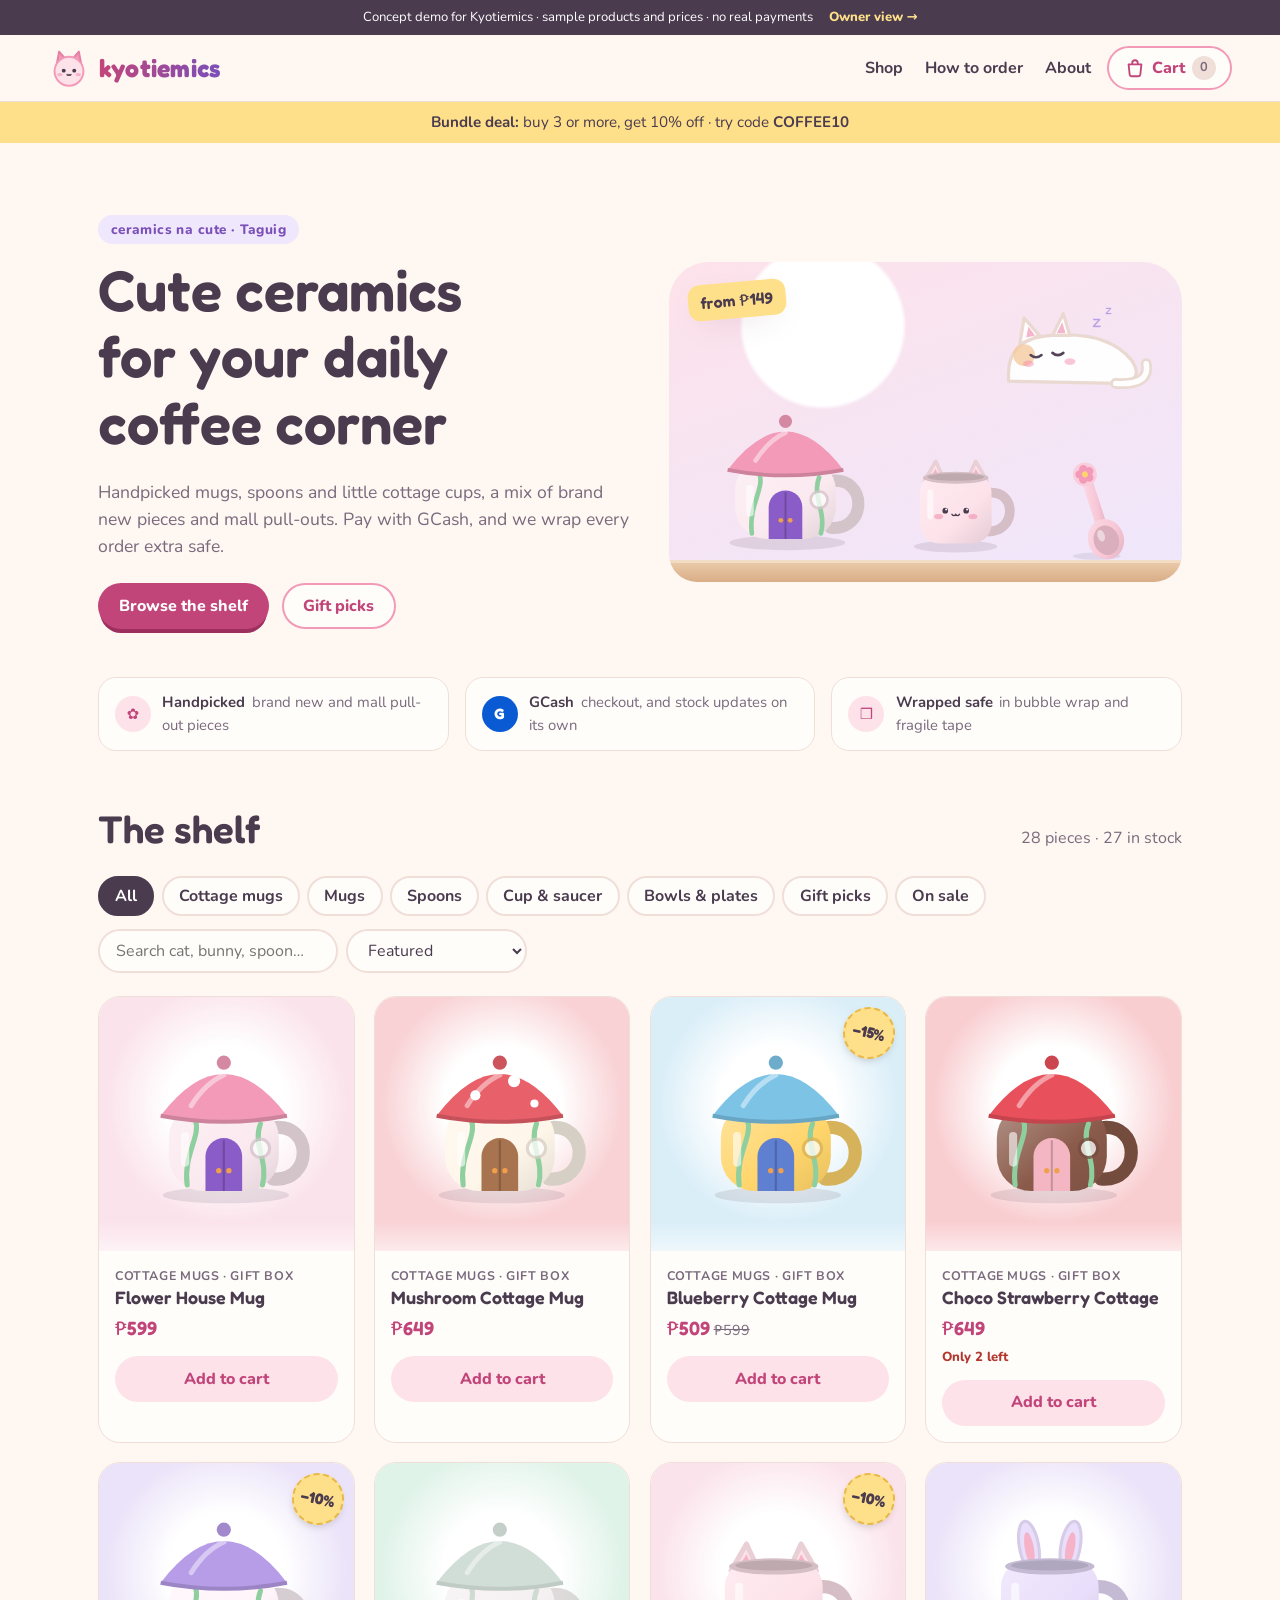
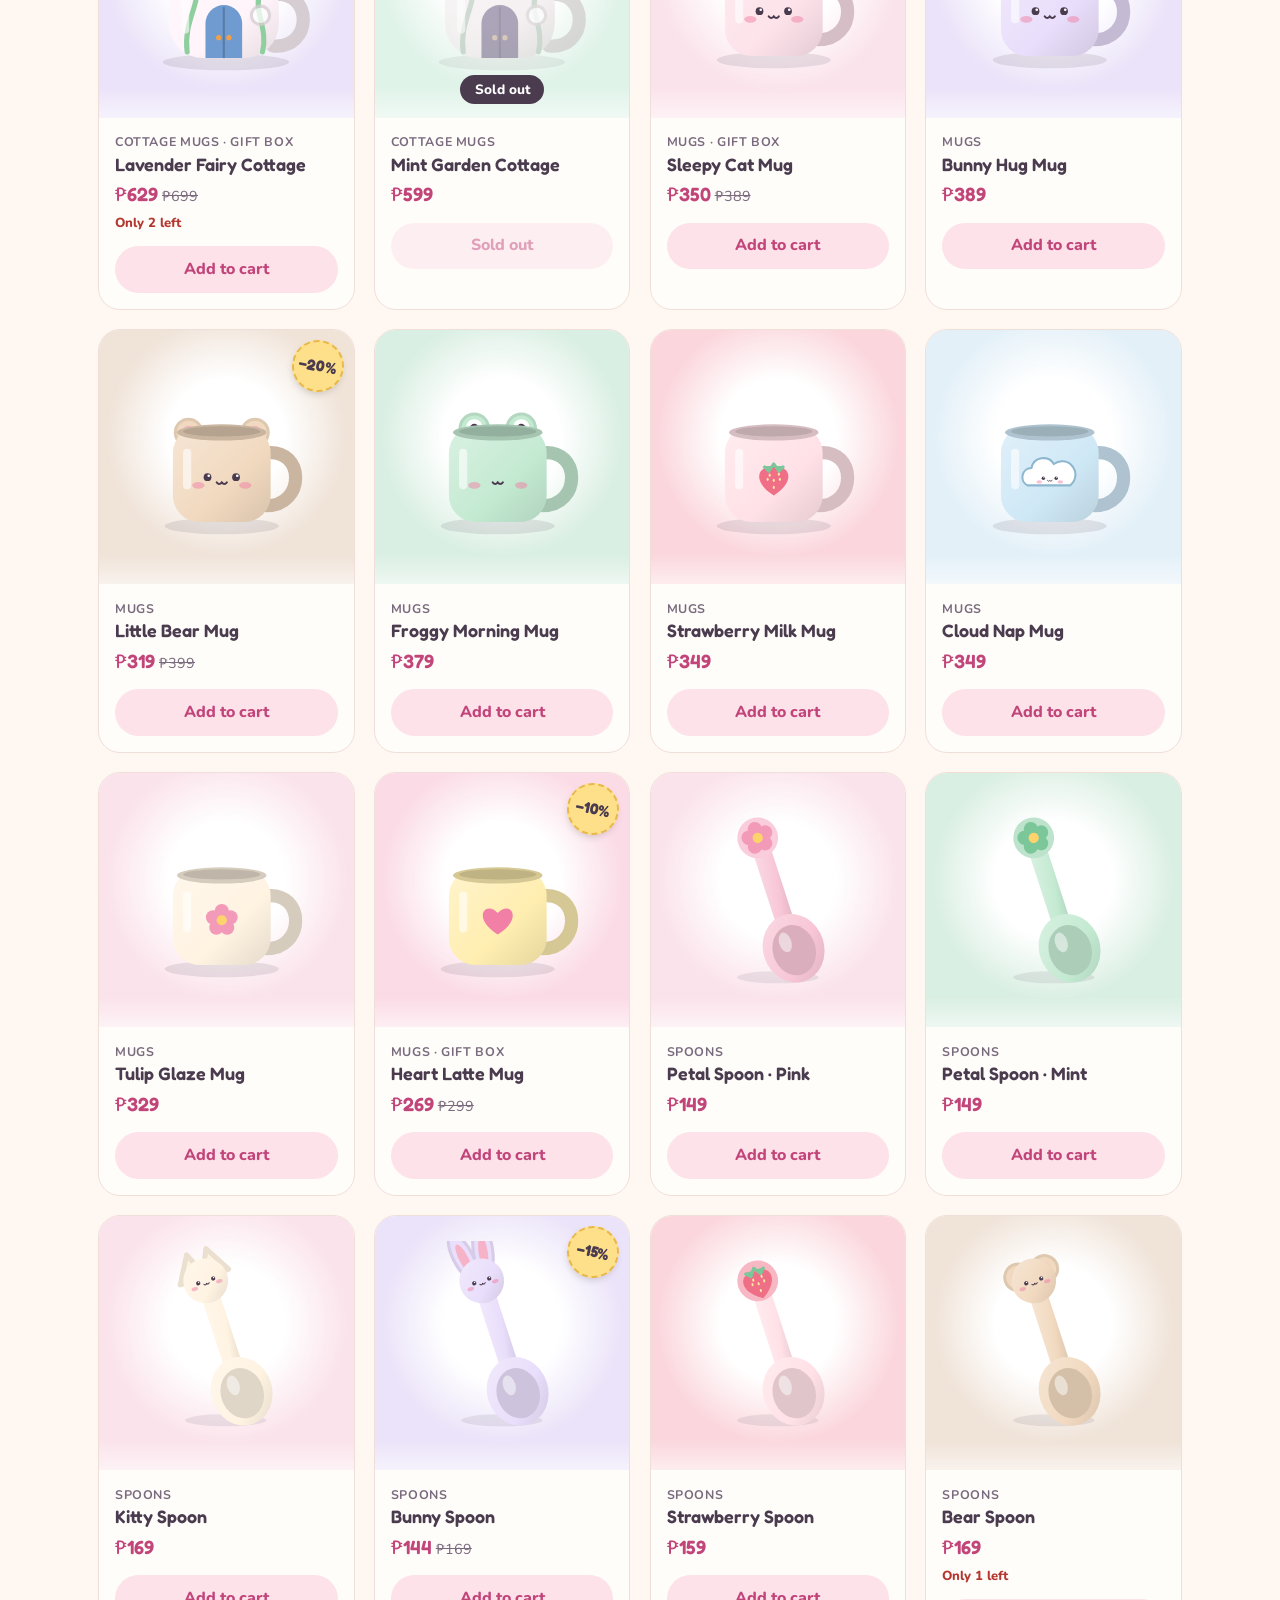
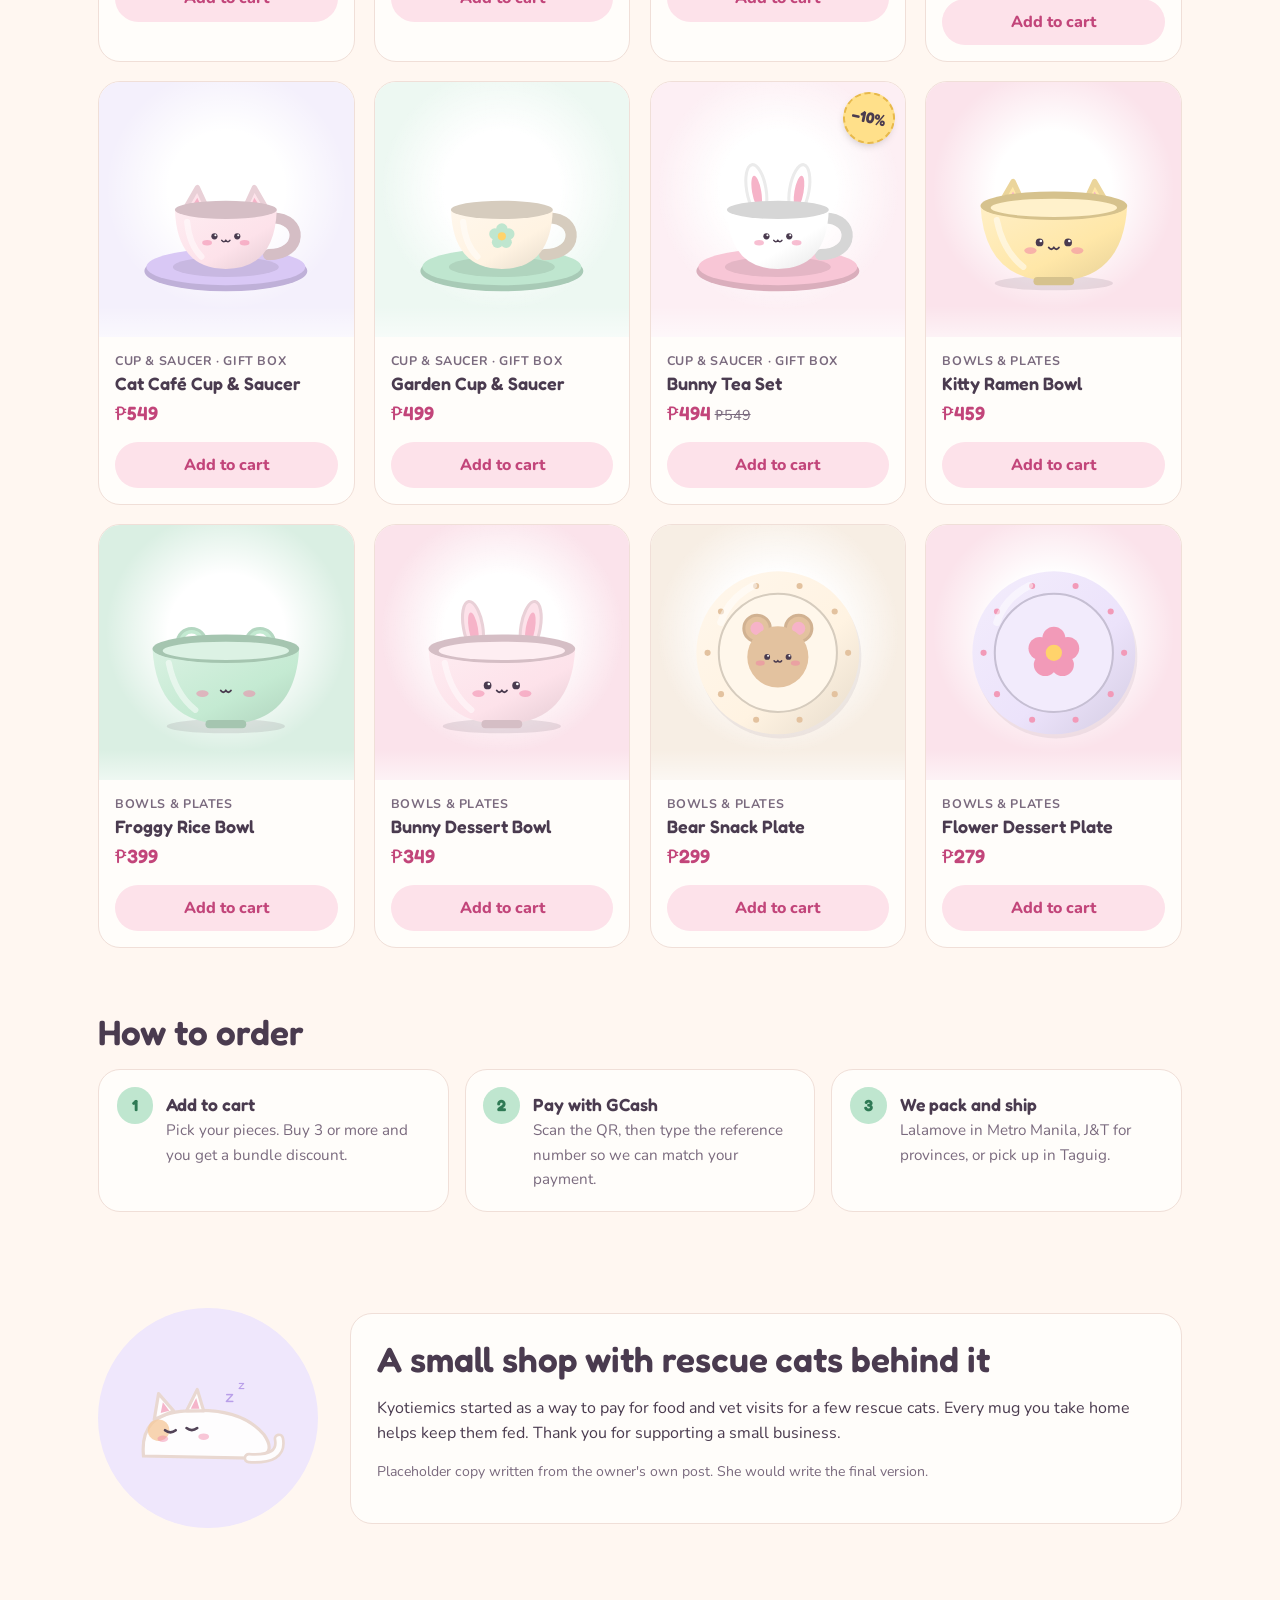
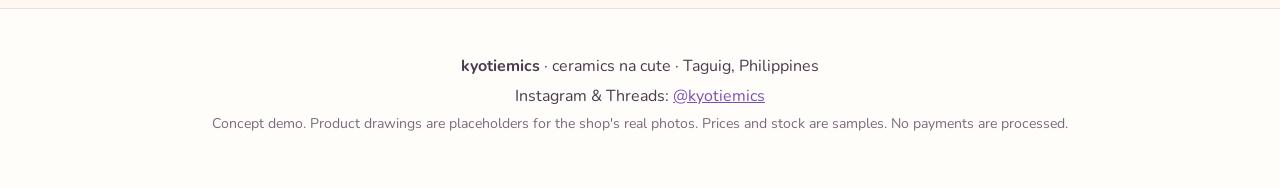
==== index.html @ 88622b1e "Kyotiemics concept demo: shop with cart, GCash checkout, owner view Co-Authored-By: Claude Opus 5.5 " ====
<!doctype html>
<html lang="en">
<head>
<meta charset="utf-8">
<meta name="viewport" content="width=device-width, initial-scale=1">
<title>Kyotiemics · cute ceramics (concept demo)</title>
<meta name="description" content="Concept demo shop for Kyotiemics: cute, chibi-style ceramic mugs, spoons and cottage cups from Taguig. Sample products, no real payments.">
<meta property="og:title" content="Kyotiemics · cute ceramics (concept demo)">
<meta property="og:description" content="Cute ceramics for your daily coffee corner. A concept shop with cart, GCash checkout and an owner view.">
<meta name="theme-color" content="#fff7f1">
<link rel="icon" href="data:image/svg+xml,%3Csvg xmlns='http://www.w3.org/2000/svg' viewBox='0 0 64 64'%3E%3Cpath d='M14 26 L18 8 L28 20Z M50 26 L46 8 L36 20Z' fill='%23f29ab8'/%3E%3Ccircle cx='32' cy='36' r='22' fill='%23f29ab8'/%3E%3Ccircle cx='24' cy='34' r='3' fill='%234a3b4f'/%3E%3Ccircle cx='40' cy='34' r='3' fill='%234a3b4f'/%3E%3C/svg%3E">
<link rel="preconnect" href="https://fonts.googleapis.com">
<link rel="preconnect" href="https://fonts.gstatic.com" crossorigin>
<link href="https://fonts.googleapis.com/css2?family=Fredoka:wght@500;600;700&family=Nunito:wght@400;600;700;800&display=swap" rel="stylesheet">
<link rel="stylesheet" href="styles.css">
</head>
<body class="shop">
<div class="demo-bar">
  <span>Concept demo for Kyotiemics · sample products and prices · no real payments</span>
  <a href="owner">Owner view →</a>
</div>

<header class="top">
  <a class="logo" href="#" aria-label="Kyotiemics home">
    <span class="logo-mark" aria-hidden="true"><svg viewBox="0 0 64 64"><path d="M13 28 L17 7 L29 21Z M51 28 L47 7 L35 21Z" fill="#f29ab8" stroke="#e57fa3" stroke-width="3" stroke-linejoin="round"/><circle cx="32" cy="37" r="22" fill="#fde2ea" stroke="#f29ab8" stroke-width="3"/><circle cx="24" cy="36" r="3" fill="#4a3b4f"/><circle cx="40" cy="36" r="3" fill="#4a3b4f"/><path d="M29 42 q1.5 2 3 0 q1.5 2 3 0" stroke="#4a3b4f" stroke-width="2" fill="none" stroke-linecap="round"/><ellipse cx="18" cy="42" rx="4" ry="2.4" fill="#f27fa5" opacity=".5"/><ellipse cx="46" cy="42" rx="4" ry="2.4" fill="#f27fa5" opacity=".5"/></svg></span>
    <span class="logo-word">kyotiemics</span>
  </a>
  <nav class="top-nav" aria-label="Main">
    <a href="#shop">Shop</a>
    <a href="#how">How to order</a>
    <a href="#about">About</a>
  </nav>
  <button class="cart-btn" id="cartBtn" aria-label="Open cart">
    <svg viewBox="0 0 24 24" aria-hidden="true"><path d="M5 8h14l-1.2 11.2a2 2 0 0 1-2 1.8H8.2a2 2 0 0 1-2-1.8L5 8Z" fill="none" stroke="currentColor" stroke-width="2" stroke-linejoin="round"/><path d="M9 8V6.5a3 3 0 0 1 6 0V8" fill="none" stroke="currentColor" stroke-width="2"/></svg>
    <span>Cart</span>
    <b class="cart-count" id="cartCount">0</b>
  </button>
</header>

<div class="sale-ribbon" id="saleRibbon" hidden></div>

<main>
  <section class="hero">
    <div class="hero-text">
      <p class="eyebrow">ceramics na cute · Taguig</p>
      <h1>Cute ceramics for your daily coffee corner</h1>
      <p class="lead">Handpicked mugs, spoons and little cottage cups, a mix of brand new pieces and mall pull-outs. Pay with GCash, and we wrap every order extra safe.</p>
      <div class="hero-cta">
        <a class="btn btn-pink" href="#shop">Browse the shelf</a>
        <a class="btn btn-ghost" href="#shop" data-filter="gift">Gift picks</a>
      </div>
    </div>
    <div class="hero-shelf" id="heroShelf" aria-hidden="true"></div>
  </section>

  <ul class="perks" aria-label="Why shop here">
    <li><span class="perk-ic">✿</span><span><b>Handpicked</b> brand new and mall pull-out pieces</span></li>
    <li><span class="perk-ic gc">G</span><span><b>GCash</b> checkout, and stock updates on its own</span></li>
    <li><span class="perk-ic">❒</span><span><b>Wrapped safe</b> in bubble wrap and fragile tape</span></li>
  </ul>

  <section class="catalogue" id="shop">
    <div class="cat-head">
      <h2>The shelf</h2>
      <p class="muted" id="countNote"></p>
    </div>
    <div class="controls">
      <div class="chips" id="chips" role="group" aria-label="Filter by type"></div>
      <div class="tools">
        <label class="search"><span class="sr">Search</span><input id="q" type="search" placeholder="Search cat, bunny, spoon…" autocomplete="off"></label>
        <label class="sort"><span class="sr">Sort</span>
          <select id="sort">
            <option value="feat">Featured</option>
            <option value="low">Price: low to high</option>
            <option value="high">Price: high to low</option>
            <option value="sale">On sale first</option>
          </select>
        </label>
      </div>
    </div>
    <div class="grid" id="grid"></div>
    <p class="empty" id="empty" hidden>Nothing matches that yet. Try another word.</p>
  </section>

  <section class="how" id="how">
    <h2>How to order</h2>
    <ol class="steps">
      <li><b>Add to cart</b><span>Pick your pieces. Buy 3 or more and you get a bundle discount.</span></li>
      <li><b>Pay with GCash</b><span>Scan the QR, then type the reference number so we can match your payment.</span></li>
      <li><b>We pack and ship</b><span>Lalamove in Metro Manila, J&amp;T for provinces, or pick up in Taguig.</span></li>
    </ol>
  </section>

  <section class="about" id="about">
    <div class="about-cats" aria-hidden="true" id="aboutCats"></div>
    <div>
      <h2>A small shop with rescue cats behind it</h2>
      <p>Kyotiemics started as a way to pay for food and vet visits for a few rescue cats. Every mug you take home helps keep them fed. Thank you for supporting a small business.</p>
      <p class="muted small">Placeholder copy written from the owner's own post. She would write the final version.</p>
    </div>
  </section>
</main>

<footer class="foot">
  <p><b>kyotiemics</b> · ceramics na cute · Taguig, Philippines</p>
  <p>Instagram &amp; Threads: <a href="https://www.instagram.com/kyotiemics/" rel="noopener" target="_blank">@kyotiemics</a></p>
  <p class="muted small">Concept demo. Product drawings are placeholders for the shop's real photos. Prices and stock are samples. No payments are processed.</p>
</footer>

<!-- cart drawer -->
<div class="scrim" id="scrim" hidden></div>
<aside class="drawer" id="drawer" aria-label="Cart" aria-hidden="true" inert>
  <div class="drawer-head">
    <h2>Your cart</h2>
    <button class="icon-btn" id="closeCart" aria-label="Close cart">✕</button>
  </div>
  <div class="drawer-body" id="cartBody"></div>
  <div class="drawer-foot" id="cartFoot"></div>
</aside>

<!-- product view -->
<dialog class="modal" id="pview" aria-labelledby="pvName">
  <button class="icon-btn modal-x" data-close aria-label="Close">✕</button>
  <div class="pview" id="pviewBody"></div>
</dialog>

<!-- checkout -->
<dialog class="modal checkout" id="checkout" aria-labelledby="coTitle">
  <button class="icon-btn modal-x" data-close aria-label="Close">✕</button>
  <div id="coBody"></div>
</dialog>

<div class="toast" id="toast" role="status" aria-live="polite"></div>

<script src="data.js"></script>
<script src="shop.js"></script>
</body>
</html>
---- styles.css ----
/* Kyotiemics concept · "little ceramic cottage shelf"
   Colours come from her pieces and logo: cream glaze, strawberry-milk pink,
   the lavender of the Flower House door, mint, and butter-yellow sale stickers. */
:root {
  --cream: #fff7f1;
  --paper: #fffdfa;
  --ink: #4a3b4f;
  --ink-soft: #7a6a7e;
  --line: #f0dfd8;
  --pink: #f29ab8;
  --pink-deep: #c2457a;     /* buttons: white text passes contrast */
  --pink-soft: #fde2ea;
  --lav: #b79ce8;
  --lav-soft: #efe7fc;
  --door: #7b4fb8;
  --mint: #bfe6cf;
  --mint-deep: #2f7a55;
  --butter: #ffe08a;
  --wood: #e9c9a8;
  --gcash: #0a5bd3;
  --bad: #b3362f;
  --radius: 22px;
  --shadow: 0 10px 30px -14px rgba(122, 70, 100, .35);
  --head: "Fredoka", "Nunito", system-ui, sans-serif;
  --body: "Nunito", system-ui, -apple-system, "Segoe UI", sans-serif;
}
* { box-sizing: border-box; }
html { scroll-behavior: smooth; -webkit-text-size-adjust: 100%; }
body { margin: 0; background: var(--cream); color: var(--ink); font: 16px/1.55 var(--body); overflow-x: hidden; }
body.lock { overflow: hidden; }
img, svg { display: block; max-width: 100%; }
img { height: auto; }
h1, h2, h3 { font-family: var(--head); font-weight: 600; line-height: 1.15; margin: 0 0 .4em; text-wrap: balance; }
a { color: var(--door); }
button, input, select, textarea { font: inherit; color: inherit; }
.sr { position: absolute; width: 1px; height: 1px; overflow: hidden; clip: rect(0 0 0 0); white-space: nowrap; }
.muted { color: var(--ink-soft); }
.small { font-size: .88rem; }
.center { text-align: center; }
[hidden] { display: none !important; }

.btn { display: inline-flex; align-items: center; justify-content: center; gap: .4em; min-height: 44px; padding: .55em 1.2em; border-radius: 999px; border: 2px solid transparent; font-weight: 800; text-decoration: none; cursor: pointer; transition: transform .15s, background .15s, box-shadow .15s; }
.btn:active { transform: translateY(1px) scale(.98); }
.btn:disabled { opacity: .5; cursor: not-allowed; }
.btn-pink { background: var(--pink-deep); color: #fff; box-shadow: 0 6px 0 -2px #9c2f5d; }
.btn-pink:hover:not(:disabled) { background: #ad3a6b; }
.btn-ghost { background: var(--paper); border-color: var(--pink); color: var(--pink-deep); }
.btn-ghost:hover { background: var(--pink-soft); }
.wide { width: 100%; }
.icon-btn { width: 44px; height: 44px; border-radius: 50%; border: 0; background: var(--pink-soft); color: var(--ink); cursor: pointer; font-size: 1.05rem; flex: none; }
.icon-btn:hover { background: var(--pink); color: #fff; }
:focus-visible { outline: 3px solid var(--lav); outline-offset: 2px; }

/* demo bar */
.demo-bar { display: flex; gap: .5rem 1rem; justify-content: center; flex-wrap: wrap; padding: .45rem 1rem; background: var(--ink); color: #fff; font-size: .82rem; text-align: center; }
.demo-bar a { color: var(--butter); font-weight: 800; text-decoration: none; }

/* header */
.top { position: sticky; top: 0; z-index: 20; display: flex; align-items: center; gap: 1rem; padding: .7rem clamp(1rem, 4vw, 3rem); background: rgba(255, 247, 241, .9); backdrop-filter: blur(10px); -webkit-backdrop-filter: blur(10px); border-bottom: 1px solid var(--line); }
.logo { display: flex; align-items: center; gap: .55rem; text-decoration: none; color: var(--ink); }
.logo-mark { width: 42px; height: 42px; }
.logo-word { font-family: var(--head); font-weight: 700; font-size: 1.55rem; letter-spacing: .01em; background: linear-gradient(90deg, var(--pink-deep), var(--door)); -webkit-background-clip: text; background-clip: text; color: transparent; }
.top-nav { display: flex; gap: 1.4rem; margin-left: auto; }
.top-nav a { color: var(--ink); text-decoration: none; font-weight: 700; }
.top-nav a:hover { color: var(--pink-deep); }
.cart-btn { display: flex; align-items: center; gap: .4rem; min-height: 44px; padding: .4rem .9rem; border-radius: 999px; border: 2px solid var(--pink); background: var(--paper); color: var(--pink-deep); font-weight: 800; cursor: pointer; }
.cart-btn svg { width: 22px; height: 22px; }
.cart-count { min-width: 24px; height: 24px; padding: 0 6px; border-radius: 12px; background: var(--pink-deep); color: #fff; font-size: .8rem; display: grid; place-items: center; }
.cart-count.zero { background: var(--line); color: var(--ink-soft); }
.cart-btn.bump { animation: bump .45s ease; }
@keyframes bump { 30% { transform: scale(1.12) rotate(-3deg); } 60% { transform: scale(.96) rotate(2deg); } }

.sale-ribbon { background: var(--butter); text-align: center; padding: .55rem 1rem; font-size: .95rem; }

/* hero */
.hero { display: grid; grid-template-columns: 1.05fr 1fr; gap: 2rem; align-items: center; max-width: 1180px; margin: 0 auto; padding: clamp(2rem, 6vw, 4.5rem) clamp(1rem, 4vw, 3rem) 2rem; }
.eyebrow { display: inline-block; margin: 0 0 .8rem; padding: .25rem .8rem; border-radius: 999px; background: var(--lav-soft); color: var(--door); font-weight: 800; font-size: .85rem; letter-spacing: .03em; }
.hero h1 { font-size: clamp(2.1rem, 5vw, 3.6rem); }
.lead { font-size: 1.1rem; color: var(--ink-soft); max-width: 34em; }
.hero-cta { display: flex; flex-wrap: wrap; gap: .8rem; margin-top: 1.4rem; }
.hero-shelf { position: relative; padding: 2rem 1rem 0; border-radius: 40px 40px 28px 28px; background: radial-gradient(circle at 30% 20%, #fff 0 18%, transparent 19%), linear-gradient(160deg, var(--pink-soft), var(--lav-soft)); min-height: 320px; display: flex; flex-direction: column; justify-content: flex-end; overflow: hidden; }
.shelf-row { display: grid; grid-template-columns: 1.25fr 1fr .8fr; align-items: end; gap: .2rem; padding: 0 .6rem; position: relative; z-index: 1; }
.shelf-item { margin-bottom: -10px; }
.shelf-item svg { width: 100%; height: auto; }
.shelf-item.s0 { animation: bob 5s ease-in-out infinite; }
.shelf-item.s1 { animation: bob 5s ease-in-out -1.5s infinite; }
.shelf-item.s2 { animation: bob 5s ease-in-out -3s infinite; }
@keyframes bob { 50% { transform: translateY(-6px); } }
.shelf-board { height: 22px; margin: 0 -1rem; background: linear-gradient(var(--wood), #d9ad86); border-top: 3px solid #f3dcc4; box-shadow: 0 10px 0 -4px #c9966d; }
.shelf-cat { position: absolute; width: 34%; right: 4%; top: 10%; opacity: .95; }
.hero-tag { position: absolute; left: 1.2rem; top: 1.2rem; background: var(--butter); padding: .35rem .8rem; border-radius: 12px; font-family: var(--head); font-weight: 600; transform: rotate(-5deg); box-shadow: var(--shadow); }

.perks { list-style: none; display: grid; grid-template-columns: repeat(3, 1fr); gap: 1rem; max-width: 1180px; margin: 1rem auto 0; padding: 0 clamp(1rem, 4vw, 3rem); }
.perks li { display: flex; align-items: center; gap: .7rem; background: var(--paper); border: 1px solid var(--line); border-radius: 18px; padding: .8rem 1rem; font-size: .93rem; color: var(--ink-soft); }
.perks b { color: var(--ink); margin-right: .2em; }
.perk-ic { flex: none; width: 36px; height: 36px; border-radius: 50%; display: grid; place-items: center; background: var(--pink-soft); color: var(--pink-deep); font-weight: 800; }
.perk-ic.gc { background: var(--gcash); color: #fff; font-family: var(--head); }

/* catalogue */
.catalogue { max-width: 1180px; margin: 0 auto; padding: 3.5rem clamp(1rem, 4vw, 3rem) 1rem; }
.cat-head { display: flex; align-items: baseline; justify-content: space-between; gap: 1rem; flex-wrap: wrap; }
.cat-head h2 { font-size: clamp(1.8rem, 4vw, 2.4rem); }
.controls { display: flex; flex-wrap: wrap; justify-content: space-between; gap: .8rem; margin: .6rem 0 1.4rem; }
.chips { display: flex; flex-wrap: wrap; gap: .45rem; }
.chip { min-height: 40px; padding: .35rem .95rem; border-radius: 999px; border: 2px solid var(--line); background: var(--paper); font-weight: 700; cursor: pointer; }
.chip:hover { border-color: var(--pink); }
.chip.on { background: var(--ink); border-color: var(--ink); color: #fff; }
.tools { display: flex; gap: .5rem; flex-wrap: wrap; }
.search input, .sort select { min-height: 44px; border: 2px solid var(--line); border-radius: 999px; background: var(--paper); padding: .4rem 1rem; }
.search input { width: 15rem; max-width: 100%; }
.grid { display: grid; grid-template-columns: repeat(auto-fill, minmax(210px, 1fr)); gap: 1.2rem; }
.card { display: flex; flex-direction: column; background: var(--paper); border-radius: var(--radius); border: 1px solid var(--line); overflow: hidden; transition: transform .2s, box-shadow .2s; }
.card:hover { transform: translateY(-3px); box-shadow: var(--shadow); }
.card-art { position: relative; display: block; width: 100%; aspect-ratio: 1; padding: 10%; border: 0; cursor: pointer; background: radial-gradient(circle at 50% 42%, #fff 0 30%, transparent 62%), var(--tile, var(--pink-soft)); }
.card-art svg, .card-art img { width: 100%; height: 100%; object-fit: contain; }
.card-art img { object-fit: cover; border-radius: 14px; }
.card-art::after { content: ""; position: absolute; left: 0; right: 0; bottom: 0; height: 12%; background: linear-gradient(transparent, rgba(255, 255, 255, .55)); }
.sticker { position: absolute; top: 10px; right: 10px; z-index: 1; width: 52px; height: 52px; border-radius: 50%; display: grid; place-items: center; background: var(--butter); font-family: var(--head); font-weight: 700; font-size: .95rem; transform: rotate(12deg); box-shadow: 0 4px 10px -4px rgba(0, 0, 0, .25); border: 2px dashed #e8b94a; }
.sticker.big { width: 70px; height: 70px; font-size: 1.2rem; }
.soldout { position: absolute; inset: auto 0 14px; margin: 0 auto; width: max-content; z-index: 1; background: var(--ink); color: #fff; padding: .25rem .9rem; border-radius: 999px; font-weight: 800; font-size: .85rem; }
.card.out .card-art svg, .card.out .card-art img { filter: grayscale(.7); opacity: .6; }
.card-body { display: flex; flex-direction: column; gap: .2rem; padding: .9rem 1rem 1rem; flex: 1; }
.card-cat { margin: 0; color: var(--ink-soft); font-size: .78rem; font-weight: 700; text-transform: uppercase; letter-spacing: .05em; }
.card h3 { font-size: 1.12rem; margin: 0; }
.price { margin: .1rem 0 0; }
.price b { font-family: var(--head); font-weight: 600; font-size: 1.2rem; color: var(--pink-deep); }
.price s { color: var(--ink-soft); font-size: .9rem; }
.price.big b { font-size: 1.7rem; }
.why { display: inline-block; font-size: .78rem; background: var(--butter); border-radius: 8px; padding: .05rem .5rem; vertical-align: middle; }
.left { color: var(--bad); font-weight: 800; font-size: .82rem; }
.btn-add { margin-top: auto; background: var(--pink-soft); color: var(--pink-deep); min-height: 42px; }
.card-body .btn-add { margin-top: .6rem; }
.btn-add:hover:not(:disabled) { background: var(--pink-deep); color: #fff; }
.empty { text-align: center; padding: 2rem; color: var(--ink-soft); }

/* how + about */
.how, .about { max-width: 1180px; margin: 0 auto; padding: 3rem clamp(1rem, 4vw, 3rem); }
.how h2, .about h2 { font-size: clamp(1.6rem, 3.5vw, 2.2rem); }
.steps { list-style: none; counter-reset: s; display: grid; grid-template-columns: repeat(3, 1fr); gap: 1rem; padding: 0; margin: 1rem 0 0; }
.steps li { counter-increment: s; position: relative; background: var(--paper); border: 1px solid var(--line); border-radius: var(--radius); padding: 1.3rem 1.2rem 1.2rem 4.2rem; }
.steps li::before { content: counter(s); position: absolute; left: 1.1rem; top: 1.1rem; width: 2.3rem; height: 2.3rem; border-radius: 50%; background: var(--mint); color: var(--mint-deep); font-family: var(--head); font-weight: 700; display: grid; place-items: center; }
.steps b { display: block; font-family: var(--head); font-weight: 600; font-size: 1.1rem; }
.steps span { color: var(--ink-soft); font-size: .95rem; }
.about { display: grid; grid-template-columns: 220px 1fr; gap: 2rem; align-items: center; }
.about > div:last-child { background: var(--paper); border: 1px solid var(--line); border-radius: var(--radius); padding: 1.6rem; }
.about-cats .shelf-cat { position: static; width: 100%; }
.about-cats { background: var(--lav-soft); border-radius: 50%; aspect-ratio: 1; display: grid; place-items: center; padding: 1.5rem; }

.foot { text-align: center; padding: 2.5rem 1rem 3rem; border-top: 1px solid var(--line); margin-top: 2rem; background: var(--paper); }
.foot p { margin: .3rem 0; }

/* drawer */
.scrim { position: fixed; inset: 0; z-index: 40; background: rgba(74, 59, 79, .35); }
.drawer { position: fixed; z-index: 41; top: 0; right: 0; height: 100%; height: 100dvh; width: min(420px, 100%); background: var(--paper); display: flex; flex-direction: column; transform: translateX(105%); visibility: hidden; transition: transform .3s ease, visibility 0s .3s; box-shadow: -20px 0 40px -20px rgba(74, 59, 79, .4); }
.drawer.open { transform: none; visibility: visible; transition: transform .3s ease; }
.drawer-head { display: flex; align-items: center; justify-content: space-between; padding: 1rem 1.2rem; border-bottom: 1px solid var(--line); }
.drawer-head h2 { margin: 0; font-size: 1.4rem; }
.drawer-body { flex: 1; overflow: auto; padding: .8rem 1.2rem; }
.drawer-foot { padding: 1rem 1.2rem calc(1rem + env(safe-area-inset-bottom)); border-top: 1px solid var(--line); background: var(--cream); }
.drawer-foot:empty { display: none; }
.cart-empty { text-align: center; padding: 2rem 1rem; color: var(--ink-soft); }
.cart-empty svg { width: 140px; margin: 0 auto; }
.nudge { background: var(--mint); color: var(--mint-deep); border-radius: 14px; padding: .55rem .8rem; font-weight: 700; font-size: .9rem; margin: 0 0 .6rem; }
.line { display: grid; grid-template-columns: 64px 1fr auto; gap: .8rem; align-items: center; padding: .7rem 0; border-bottom: 1px dashed var(--line); }
.line-art { width: 64px; height: 64px; border-radius: 14px; background: var(--pink-soft); padding: 6px; overflow: hidden; }
.line-art img { width: 100%; height: 100%; object-fit: cover; border-radius: 10px; }
.line-info { display: flex; flex-direction: column; min-width: 0; }
.line-info b { font-size: .95rem; }
.line-price { font-size: .85rem; color: var(--ink-soft); }
.line-price em { font-style: normal; background: var(--butter); color: var(--ink); border-radius: 6px; padding: 0 .35rem; font-size: .75rem; }
.qty { display: inline-flex; align-items: center; gap: .3rem; margin-top: .3rem; }
.qty button { width: 34px; height: 34px; border-radius: 50%; border: 2px solid var(--line); background: #fff; cursor: pointer; font-weight: 800; }
.qty button:disabled { opacity: .4; }
.qty span { min-width: 1.6em; text-align: center; font-weight: 800; }
.line-total { font-family: var(--head); font-weight: 600; }
.code { display: flex; gap: .5rem; }
.code input { flex: 1; min-width: 0; min-height: 44px; border: 2px solid var(--line); border-radius: 999px; padding: .4rem 1rem; text-transform: uppercase; background: #fff; }
.code-msg { margin: .3rem 0 0; font-size: .85rem; min-height: 1.2em; }
.ok { color: var(--mint-deep); font-weight: 700; }
.bad { color: var(--bad); font-weight: 700; }
.sum { display: grid; grid-template-columns: 1fr auto; gap: .2rem 1rem; margin: .5rem 0; }
.sum dt, .sum dd { margin: 0; }
.sum .minus { color: var(--mint-deep); font-weight: 700; }
.sum .tot { font-family: var(--head); font-weight: 600; font-size: 1.2rem; border-top: 1px solid var(--line); padding-top: .3rem; }
.fine { font-size: .8rem; color: var(--ink-soft); margin: .3rem 0 .8rem; }

/* modals */
.modal { width: min(820px, calc(100% - 24px)); max-height: calc(100dvh - 24px); border: 0; border-radius: 28px; padding: 0; background: var(--paper); color: var(--ink); box-shadow: 0 30px 80px -30px rgba(74, 59, 79, .6); overflow: auto; }
.modal::backdrop { background: rgba(74, 59, 79, .45); }
.modal-x { position: absolute; top: 12px; right: 12px; z-index: 2; }
.pview { display: grid; grid-template-columns: 1fr 1fr; }
.pview-art { position: relative; background: radial-gradient(circle at 50% 42%, #fff 0 30%, transparent 62%), var(--tile); padding: 10%; display: grid; place-items: center; }
.pview-art svg, .pview-art img { width: 100%; }
.pview-art img { border-radius: 18px; }
.pview-info { padding: 2rem 1.6rem; display: flex; flex-direction: column; gap: .4rem; }
.pview-info h2 { font-size: 1.8rem; padding-right: 2.5rem; }
.facts { padding-left: 1.1rem; color: var(--ink-soft); margin: .2rem 0 1rem; }
.checkout { width: min(520px, calc(100% - 24px)); padding: 1.6rem 1.4rem; }
.step-no { margin: 0; color: var(--door); font-weight: 800; font-size: .85rem; }
.checkout h2 { font-size: 1.6rem; padding-right: 2.5rem; }
.form { display: flex; flex-direction: column; gap: .8rem; }
.form label { display: flex; flex-direction: column; gap: .25rem; font-weight: 700; font-size: .92rem; }
.form input, .form textarea, .form select { border: 2px solid var(--line); border-radius: 14px; padding: .6rem .8rem; background: #fff; font-weight: 400; min-height: 44px; }
.form input:focus, .form textarea:focus { border-color: var(--lav); outline: none; }
fieldset { border: 0; padding: 0; margin: 0; display: flex; flex-direction: column; gap: .45rem; }
legend { font-weight: 700; font-size: .92rem; margin-bottom: .3rem; }
.form label.opt { flex-direction: row; align-items: center; gap: .7rem; padding: .6rem .8rem; border: 2px solid var(--line); border-radius: 14px; cursor: pointer; font-weight: 400; }
.opt:has(input:checked) { border-color: var(--pink); background: var(--pink-soft); }
.opt input { accent-color: var(--pink-deep); width: 20px; height: 20px; min-height: 0; }
.opt span { display: flex; flex-direction: column; flex: 1; }
.opt small { color: var(--ink-soft); }
.opt em { font-style: normal; font-weight: 800; }
.form-err { color: var(--bad); font-weight: 700; margin: 0; min-height: 1.2em; font-size: .9rem; }
.co-sum { background: var(--cream); border-radius: 16px; padding: .8rem 1rem; }
.co-line { display: flex; justify-content: space-between; gap: 1rem; font-size: .9rem; }
.gcash { border: 2px solid #cfe0fb; border-radius: 20px; padding: 1rem; margin-bottom: 1rem; background: #f5f9ff; }
.gcash-head { display: flex; align-items: center; gap: .6rem; }
.gcash-head b { margin-left: auto; font-family: var(--head); font-size: 1.5rem; color: var(--gcash); }
.gc-logo { width: 34px; height: 34px; border-radius: 50%; background: var(--gcash); color: #fff; display: grid; place-items: center; font-family: var(--head); font-weight: 700; }
.qr-wrap { position: relative; width: 190px; margin: .9rem auto .3rem; padding: 10px; background: #fff; border-radius: 16px; box-shadow: var(--shadow); }
.qr-stamp { position: absolute; left: 50%; top: 50%; transform: translate(-50%, -50%) rotate(-14deg); background: var(--butter); color: var(--ink); font-family: var(--head); font-weight: 700; letter-spacing: .1em; padding: .2rem .7rem; border-radius: 8px; border: 2px solid var(--ink); }
.pay-steps { font-size: .9rem; padding-left: 1.2rem; margin: .6rem 0 0; }
.row2 { display: flex; gap: .6rem; flex-wrap: wrap; }
.row2 .btn { flex: 1; }
.linkish { align-self: flex-start; background: none; border: 0; color: var(--door); text-decoration: underline; cursor: pointer; padding: 0; font-size: .85rem; }
.done { text-align: center; }
.done svg { width: 150px; margin: 0 auto; }
.done .row2 { margin-top: 1rem; }

.toast { position: fixed; left: 50%; bottom: 24px; z-index: 60; transform: translate(-50%, 20px); background: var(--ink); color: #fff; padding: .6rem 1.1rem; border-radius: 999px; font-weight: 700; opacity: 0; visibility: hidden; transition: .25s; max-width: calc(100% - 32px); text-align: center; }
.toast.show { opacity: 1; visibility: visible; transform: translate(-50%, 0); }

@media (max-width: 860px) {
  .hero { grid-template-columns: 1fr; padding-top: 1.6rem; }
  .hero-shelf { min-height: 0; }
  .perks, .steps { grid-template-columns: 1fr; }
  .about { grid-template-columns: 1fr; }
  .about-cats { width: 160px; margin: 0 auto; }
  .pview { grid-template-columns: 1fr; }
  .pview-art { padding: 12% 22%; }
}
@media (max-width: 640px) {
  .top { gap: .5rem; padding: .6rem 1rem; }
  .top-nav { display: none; }
  .cart-btn { margin-left: auto; }
  .cart-btn span:not(.cart-count) { display: none; }
  .logo-word { font-size: 1.35rem; }
  .grid { grid-template-columns: repeat(2, 1fr); gap: .7rem; }
  .card-body { padding: .7rem .75rem .8rem; }
  .card h3 { font-size: 1rem; }
  .sticker { width: 44px; height: 44px; font-size: .82rem; top: 6px; right: 6px; }
  .chips { flex-wrap: nowrap; overflow-x: auto; margin: 0 -1rem; padding: 0 1rem 4px; scrollbar-width: none; }
  .chip { flex: none; }
  .controls { display: grid; grid-template-columns: minmax(0, 1fr); }
  .tools { width: 100%; }
  .search { flex: 1; }
  .search input { width: 100%; }
  .checkout { padding: 1.3rem 1rem; }
}
@media (prefers-reduced-motion: reduce) {
  *, *::before, *::after { animation: none !important; transition: none !important; scroll-behavior: auto !important; }
}
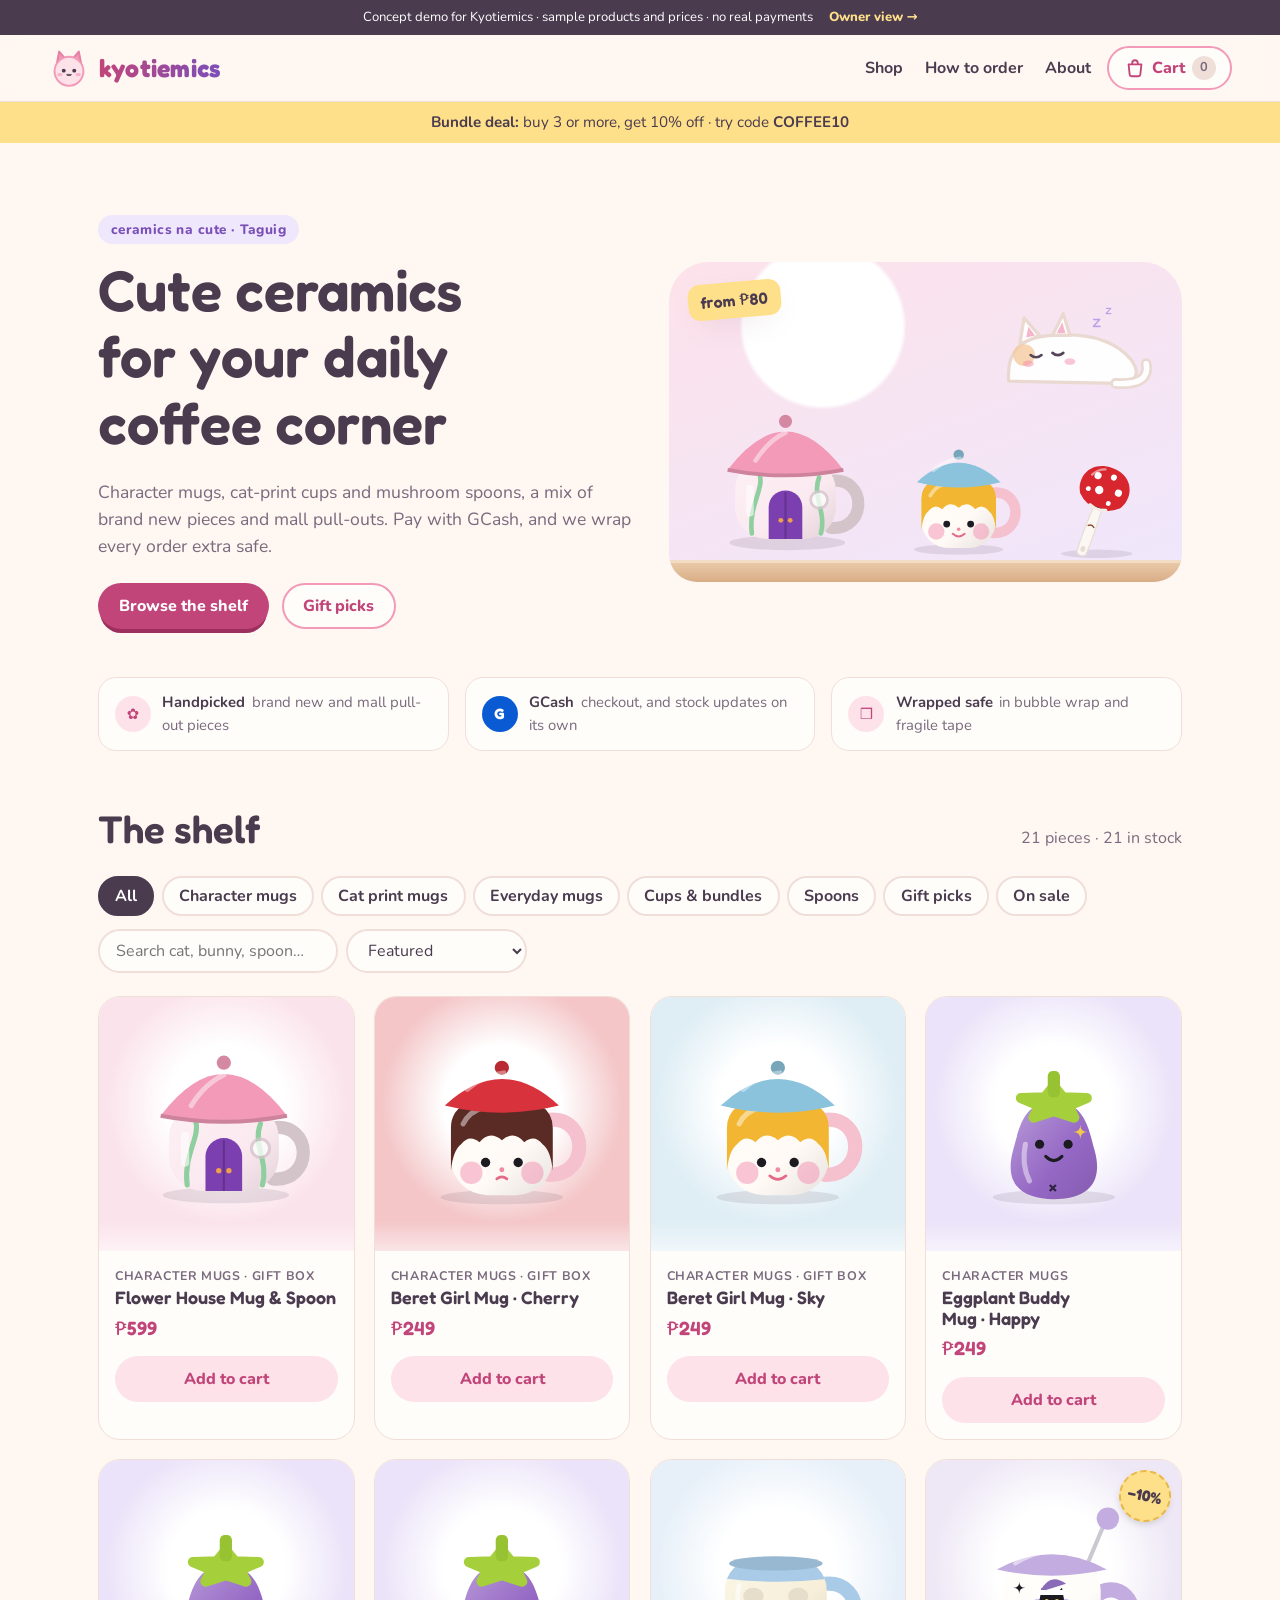
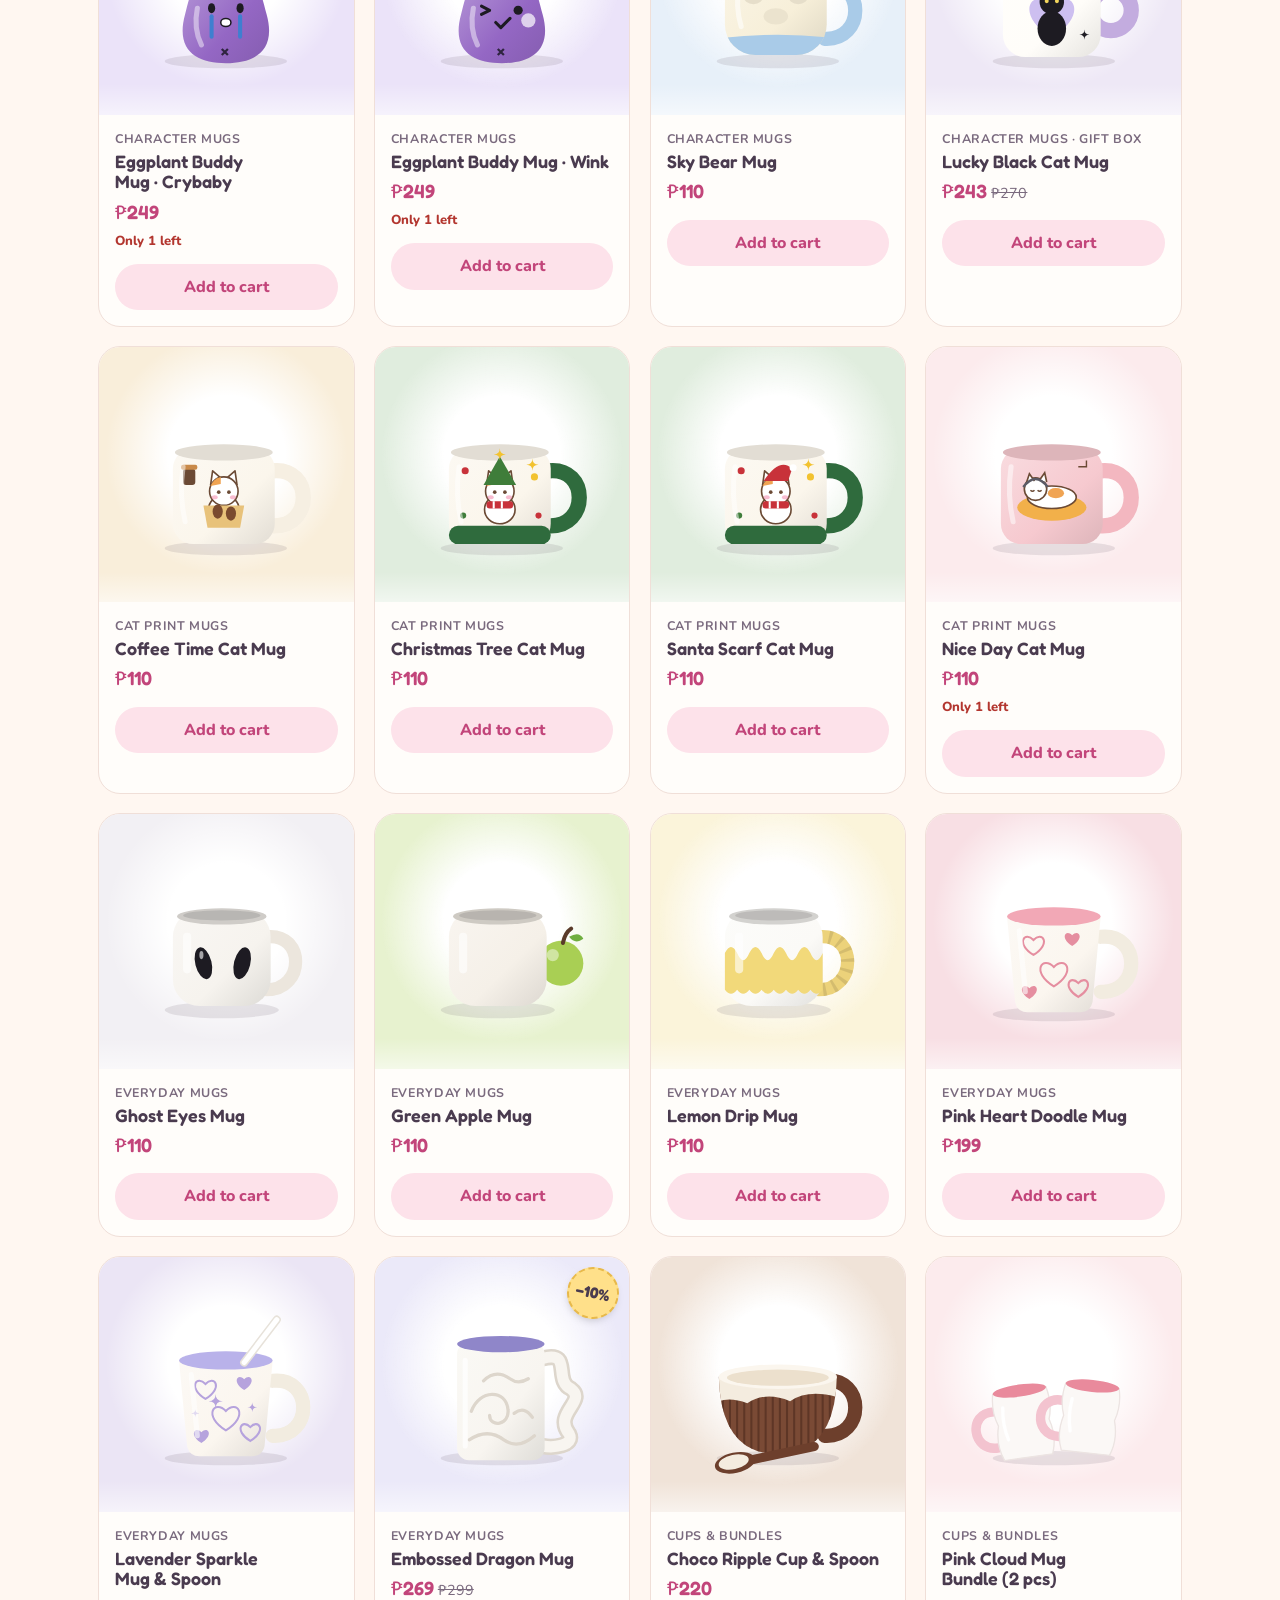
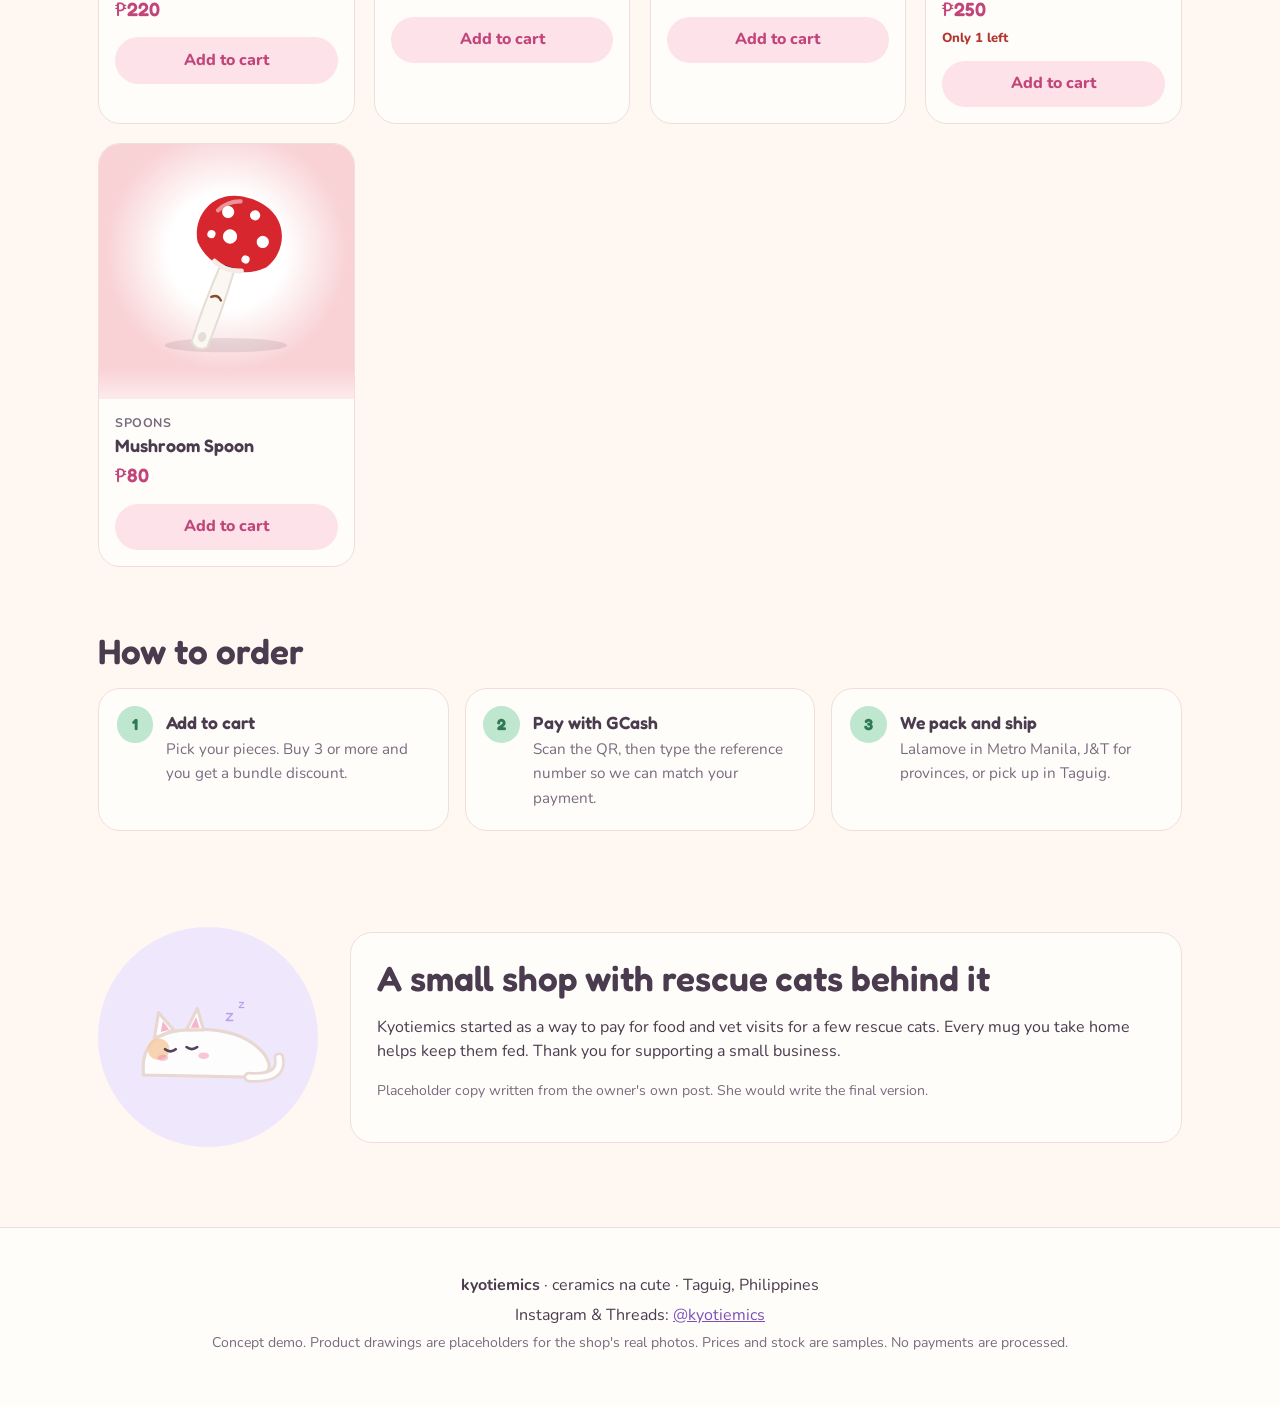
==== commit 5e9d4276: "Use the shop's real catalogue and prices, with matching drawings Co-Authored-By: Claude Opus 5.5 <no" ====
--- a/index.html
+++ b/index.html
@@ -44,7 +44,7 @@
     <div class="hero-text">
       <p class="eyebrow">ceramics na cute · Taguig</p>
       <h1>Cute ceramics for your daily coffee corner</h1>
-      <p class="lead">Handpicked mugs, spoons and little cottage cups, a mix of brand new pieces and mall pull-outs. Pay with GCash, and we wrap every order extra safe.</p>
+      <p class="lead">Character mugs, cat-print cups and mushroom spoons, a mix of brand new pieces and mall pull-outs. Pay with GCash, and we wrap every order extra safe.</p>
       <div class="hero-cta">
         <a class="btn btn-pink" href="#shop">Browse the shelf</a>
         <a class="btn btn-ghost" href="#shop" data-filter="gift">Gift picks</a>
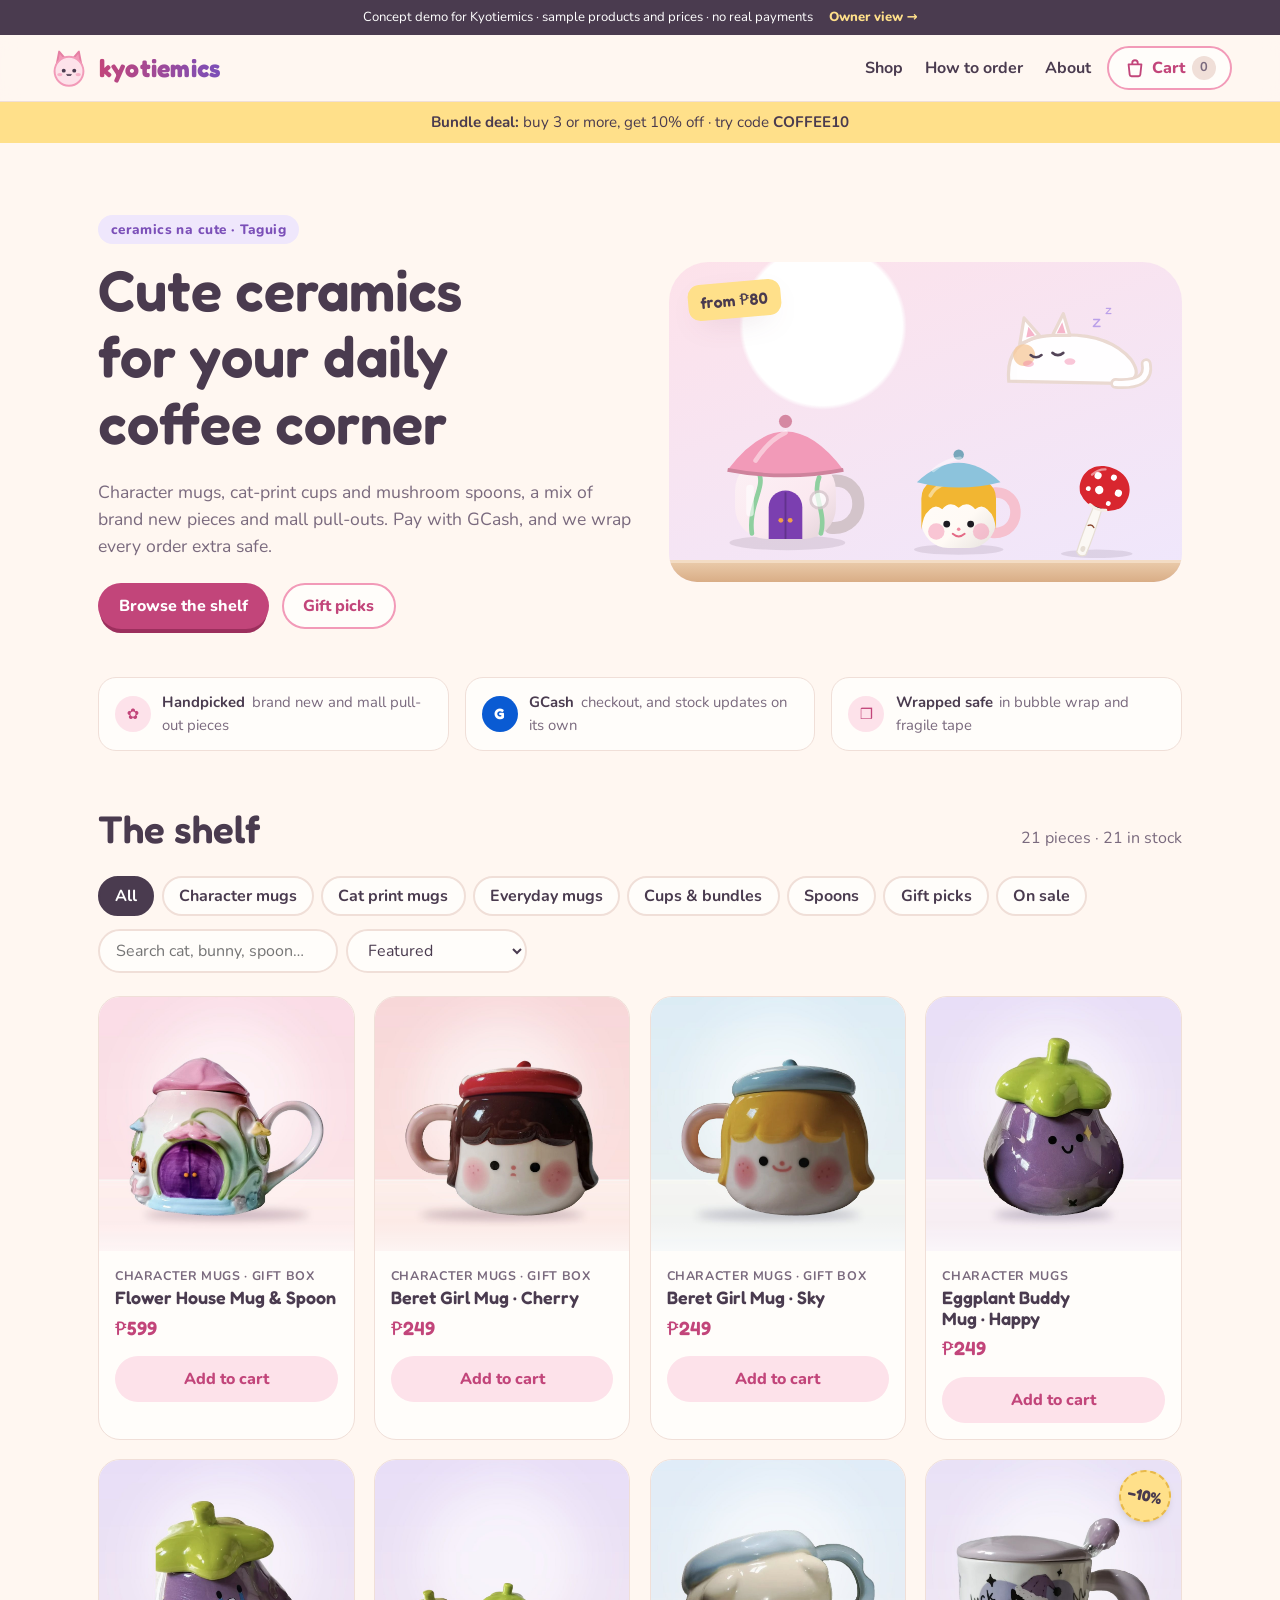
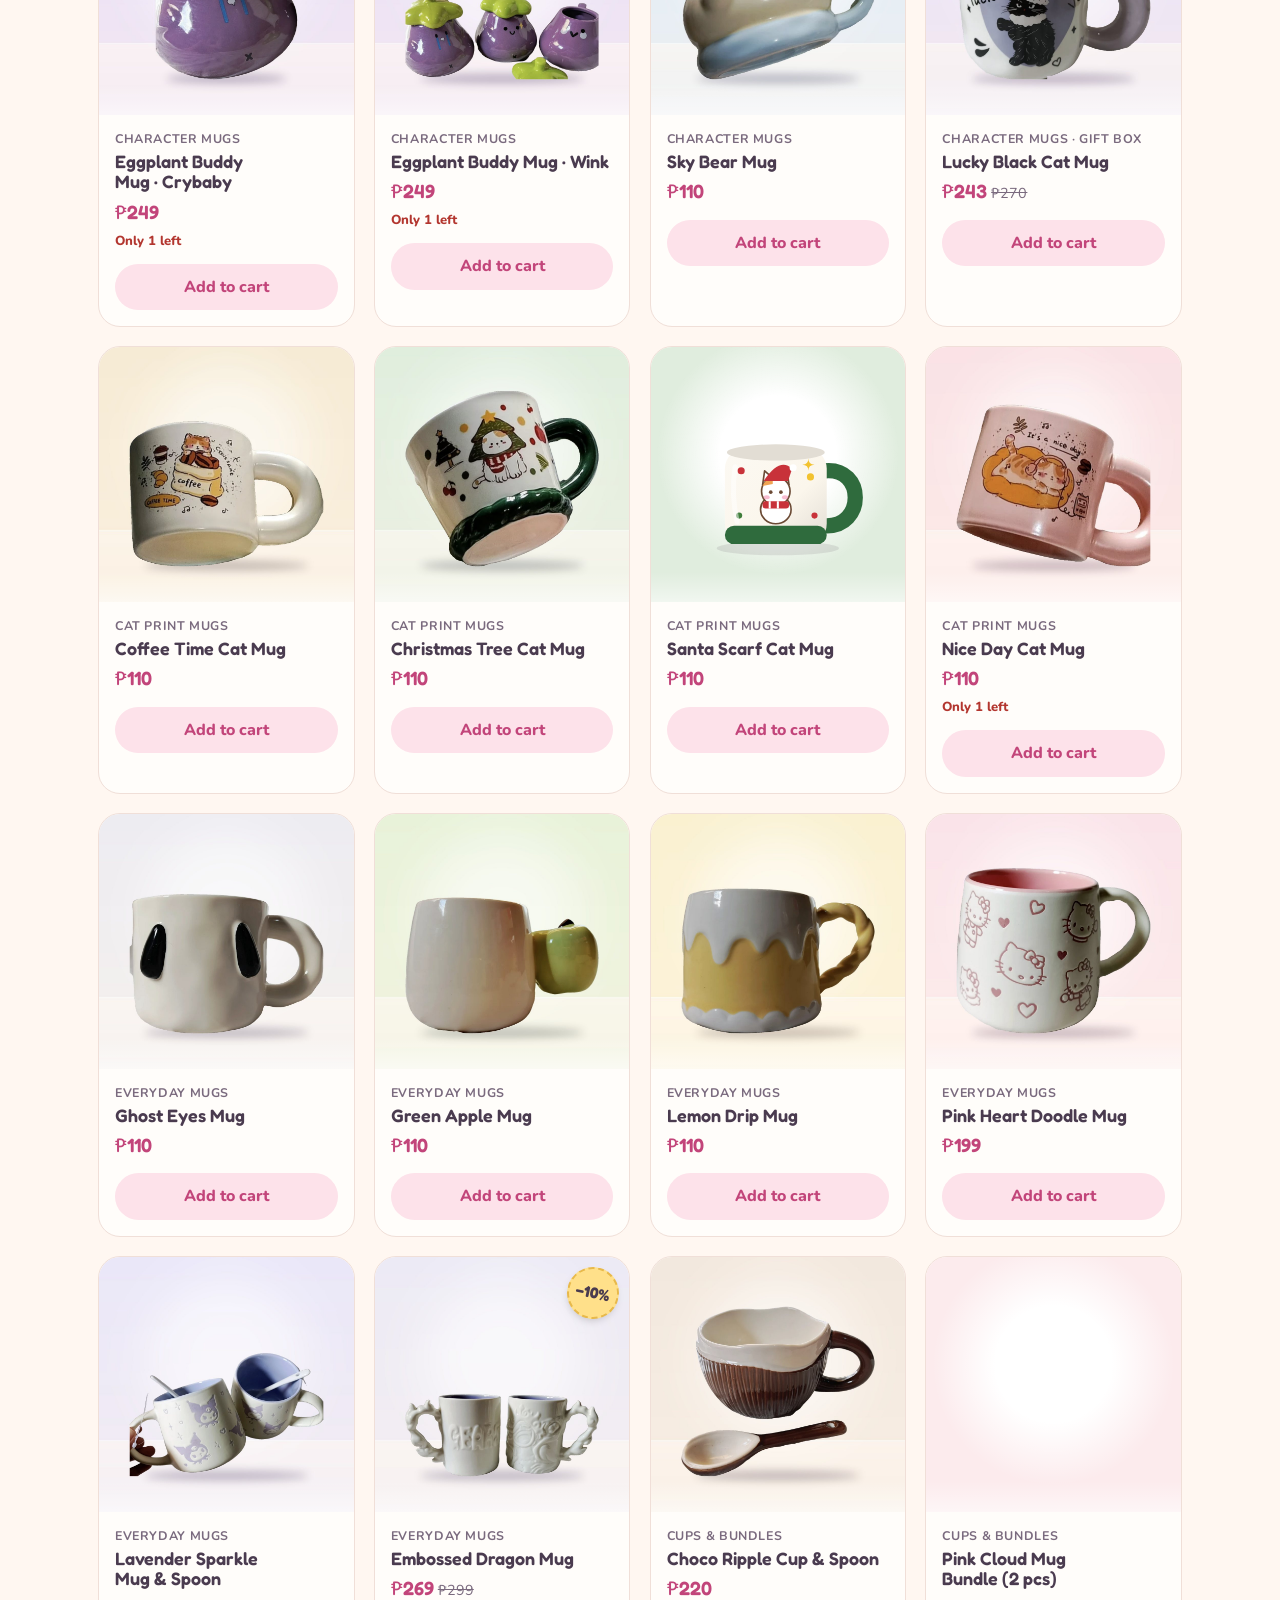
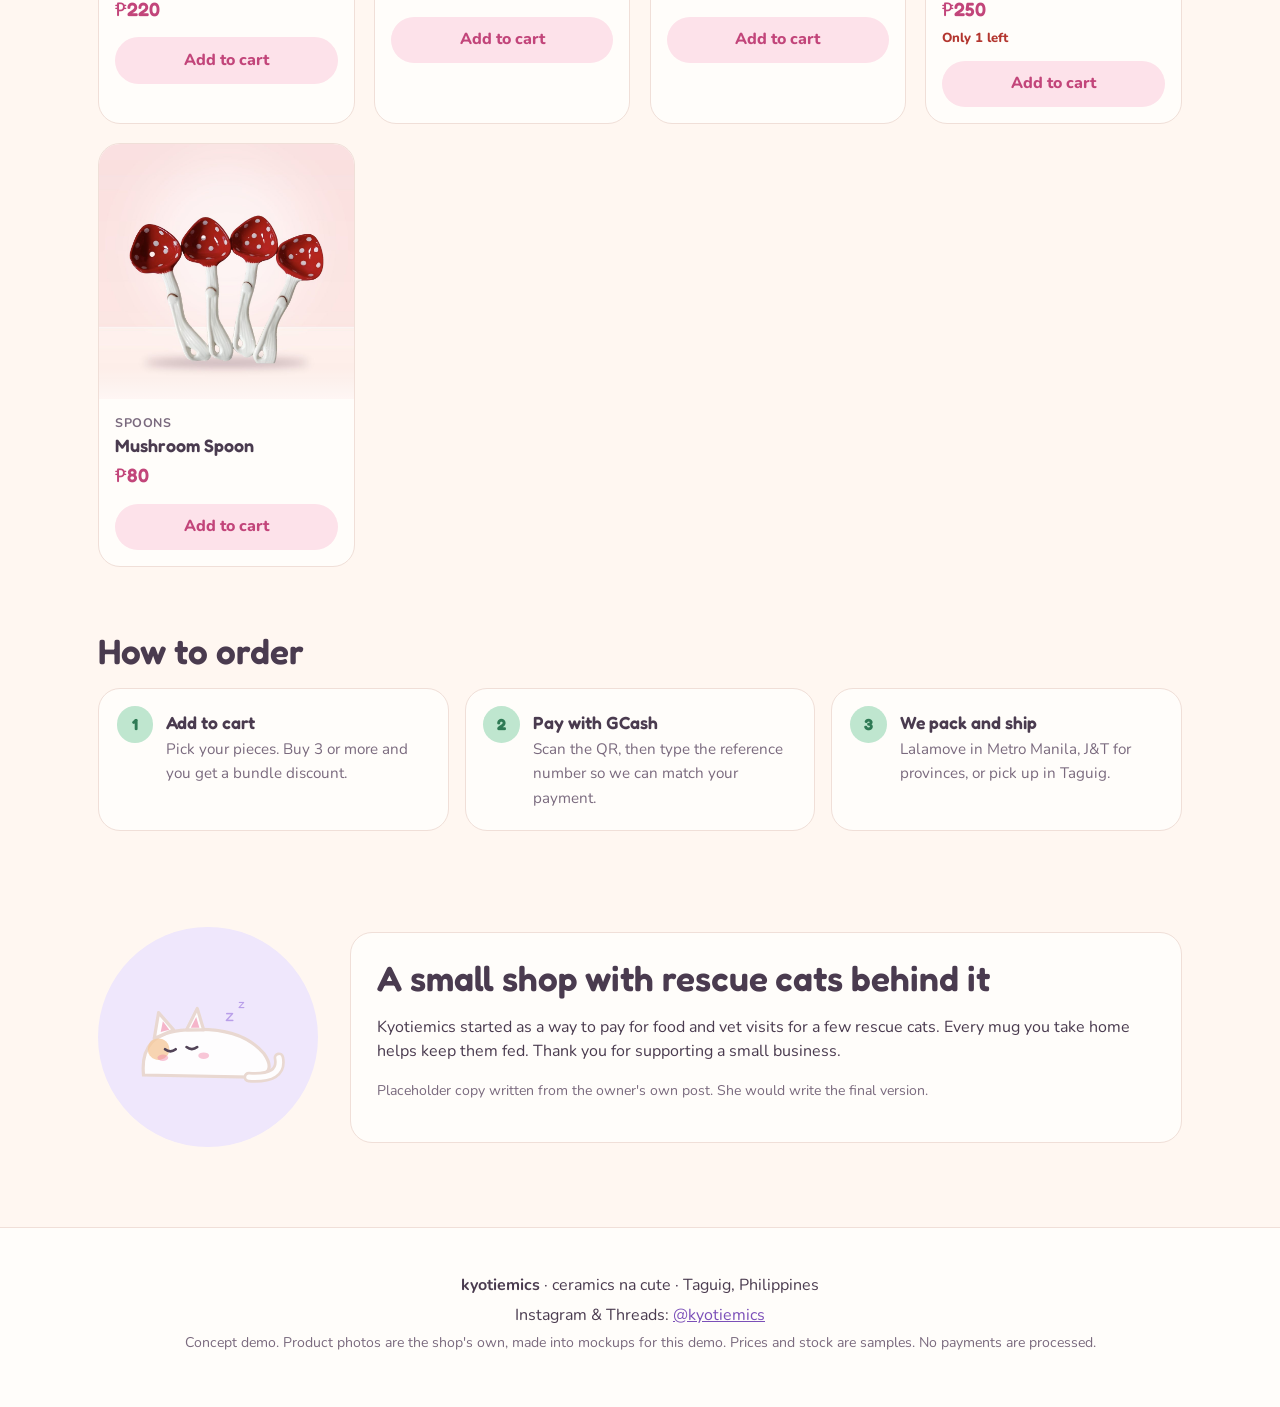
==== commit c8e0c2ff: "Product mockups made from the shop's own photos Co-Authored-By: Claude Opus 5.5 <noreply@anthropic.c" ====
--- a/index.html
+++ b/index.html
@@ -7,6 +7,7 @@
 <meta name="description" content="Concept demo shop for Kyotiemics: cute, chibi-style ceramic mugs, spoons and cottage cups from Taguig. Sample products, no real payments.">
 <meta property="og:title" content="Kyotiemics · cute ceramics (concept demo)">
 <meta property="og:description" content="Cute ceramics for your daily coffee corner. A concept shop with cart, GCash checkout and an owner view.">
+<meta property="og:image" content="https://kyotiemetics.vercel.app/images/products/p2.jpg">
 <meta name="theme-color" content="#fff7f1">
 <link rel="icon" href="data:image/svg+xml,%3Csvg xmlns='http://www.w3.org/2000/svg' viewBox='0 0 64 64'%3E%3Cpath d='M14 26 L18 8 L28 20Z M50 26 L46 8 L36 20Z' fill='%23f29ab8'/%3E%3Ccircle cx='32' cy='36' r='22' fill='%23f29ab8'/%3E%3Ccircle cx='24' cy='34' r='3' fill='%234a3b4f'/%3E%3Ccircle cx='40' cy='34' r='3' fill='%234a3b4f'/%3E%3C/svg%3E">
 <link rel="preconnect" href="https://fonts.googleapis.com">
@@ -104,7 +105,7 @@
 <footer class="foot">
   <p><b>kyotiemics</b> · ceramics na cute · Taguig, Philippines</p>
   <p>Instagram &amp; Threads: <a href="https://www.instagram.com/kyotiemics/" rel="noopener" target="_blank">@kyotiemics</a></p>
-  <p class="muted small">Concept demo. Product drawings are placeholders for the shop's real photos. Prices and stock are samples. No payments are processed.</p>
+  <p class="muted small">Concept demo. Product photos are the shop's own, made into mockups for this demo. Prices and stock are samples. No payments are processed.</p>
 </footer>
 
 <!-- cart drawer -->
--- a/styles.css
+++ b/styles.css
@@ -113,7 +113,8 @@
 .card:hover { transform: translateY(-3px); box-shadow: var(--shadow); }
 .card-art { position: relative; display: block; width: 100%; aspect-ratio: 1; padding: 10%; border: 0; cursor: pointer; background: radial-gradient(circle at 50% 42%, #fff 0 30%, transparent 62%), var(--tile, var(--pink-soft)); }
 .card-art svg, .card-art img { width: 100%; height: 100%; object-fit: contain; }
-.card-art img { object-fit: cover; border-radius: 14px; }
+.card-art:has(img), .pview-art:has(img), .line-art:has(img) { padding: 0; }
+.card-art img { object-fit: cover; border-radius: 0; }
 .card-art::after { content: ""; position: absolute; left: 0; right: 0; bottom: 0; height: 12%; background: linear-gradient(transparent, rgba(255, 255, 255, .55)); }
 .sticker { position: absolute; top: 10px; right: 10px; z-index: 1; width: 52px; height: 52px; border-radius: 50%; display: grid; place-items: center; background: var(--butter); font-family: var(--head); font-weight: 700; font-size: .95rem; transform: rotate(12deg); box-shadow: 0 4px 10px -4px rgba(0, 0, 0, .25); border: 2px dashed #e8b94a; }
 .sticker.big { width: 70px; height: 70px; font-size: 1.2rem; }
@@ -191,7 +192,7 @@
 .pview { display: grid; grid-template-columns: 1fr 1fr; }
 .pview-art { position: relative; background: radial-gradient(circle at 50% 42%, #fff 0 30%, transparent 62%), var(--tile); padding: 10%; display: grid; place-items: center; }
 .pview-art svg, .pview-art img { width: 100%; }
-.pview-art img { border-radius: 18px; }
+.pview-art img { border-radius: 0; height: 100%; object-fit: cover; }
 .pview-info { padding: 2rem 1.6rem; display: flex; flex-direction: column; gap: .4rem; }
 .pview-info h2 { font-size: 1.8rem; padding-right: 2.5rem; }
 .facts { padding-left: 1.1rem; color: var(--ink-soft); margin: .2rem 0 1rem; }
